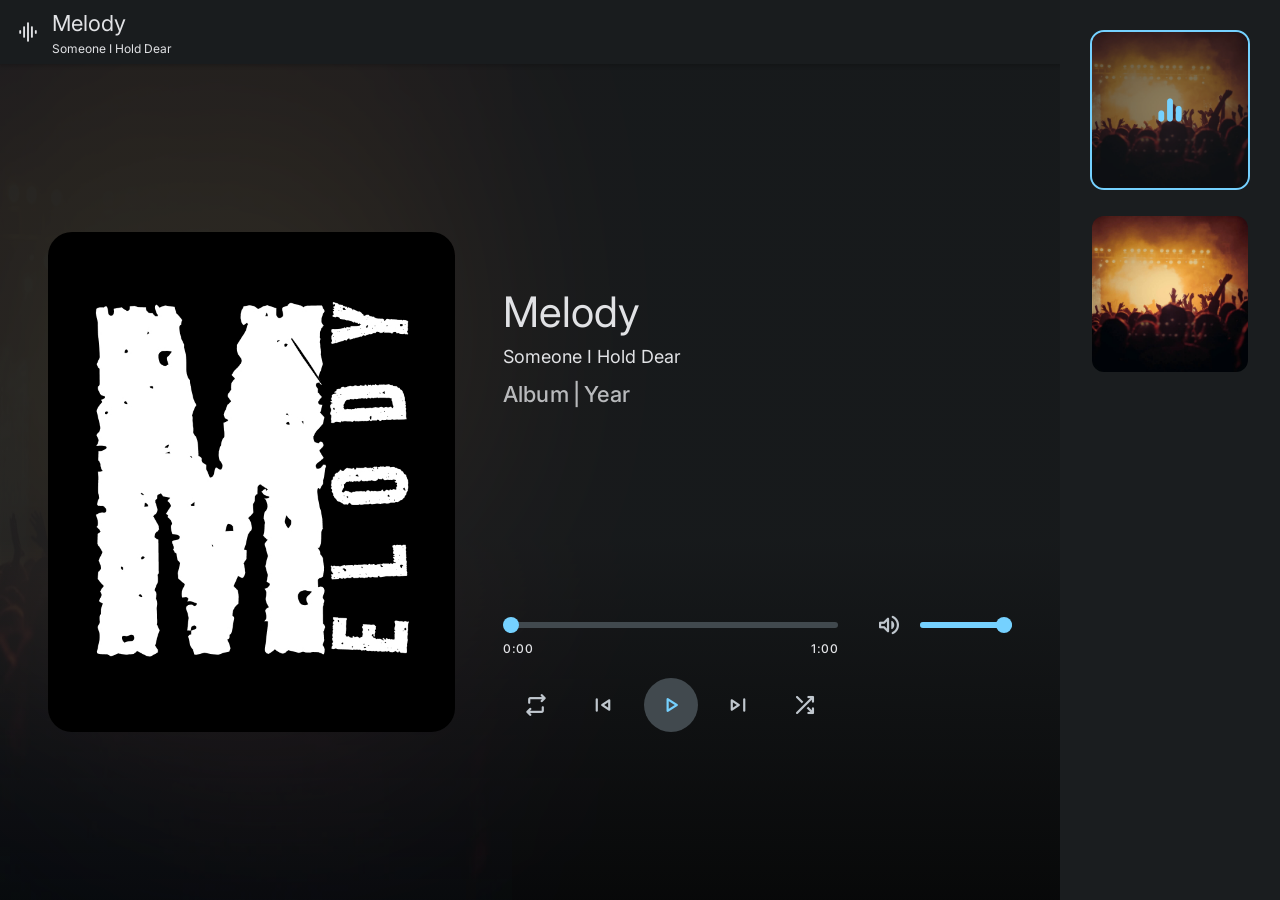
==== index.html @ 9cf14c5a "PWA Integrated" ====
<!DOCTYPE html>
<html lang="en">

<head>
  <meta charset="UTF-8">
  <meta http-equiv="X-UA-Compatible" content="IE=edge">
  <meta name="viewport" content="width=device-width, initial-scale=1.0">

  <!-- 
    - primary meta tags
  -->
  <title>Melody</title>
  <meta name="title" content="Music Player">
  <meta name="description" content="A web music player html template made by codewithsadee">

  <!-- 
    - favicon
  -->
  <link rel="shortcut icon" href="./favicon.svg" type="image/svg+xml">

  <!-- 
    - google font link
  -->
  <link rel="preconnect" href="https://fonts.googleapis.com">
  <link rel="preconnect" href="https://fonts.gstatic.com" crossorigin>
  <link href="https://fonts.googleapis.com/css2?family=Inter:wght@400;500&display=swap" rel="stylesheet">

  <!-- 
    - material icon font
  -->
  <link rel="stylesheet"
    href="https://fonts.googleapis.com/css2?family=Material+Symbols+Rounded:opsz,wght,FILL,GRAD@24,400,0,-25" />

  <!-- 
    - custom css link
  -->
  <link rel="stylesheet" href="./assets/css/style.css">

  <link rel="manifest" href="./manifest.json">


</head>

<body>

  <!-- 
    - #TOP APP BAR
  -->

  <div class="top-bar wrapper">

    <div class="logo wrapper">
      <span class="material-symbols-rounded">graphic_eq</span>

      <h1 class="title-lg">Melody<p style="font-size: 12px">Someone I Hold Dear</p></h1>
    </div>

    <div class="top-bar-actions">
      <button class="btn-icon" data-playlist-toggler>
        <span class="material-symbols-rounded">queue_music</span>
      </button>
    </div>

  </div>





  <main>
    <article>

      <!-- 
        - #PLAYER
      -->

      <div class="player">
        <div class="container">

          <figure class="music-banner">
            <img src="./assets/images/main-landing-poster.jpg" width="800" height="800" alt="Someone I Hold Dear"
              class="img-cover" data-player-banner>
          </figure>

          <div class="music-content">

            <h2 class="headline-sm" data-title>Melody<p style="font-size: 18px">Someone I Hold Dear</p></h2>

            <p class="label-lg label-wrapper wrapper">
              <span data-album>Album</span>

              <span data-year>Year</span>
            </p>

            <p class="label-md artist" data-artist></p>

            <div class="seek-control">

              <div>
                <div class="range-wrapper">
                  <input type="range" step="1" max="60" value="0" class="range" data-range data-seek>

                  <div class="range-fill" data-range-fill></div>
                </div>

                <div class="duration-label wrapper">
                  <span class="label-md" data-running-time>0:00</span>

                  <span class="label-md" data-duration>1:00</span>
                </div>
              </div>

              <div class="volume">
                <button class="btn-icon" data-volume-btn>
                  <span class="material-symbols-rounded">volume_up</span>
                </button>

                <div class="range-wrapper">
                  <input type="range" step="0.05" max="1" value="1" class="range" data-range data-volume>

                  <div class="range-fill" data-range-fill></div>
                </div>
              </div>

            </div>

            <div class="player-control wrapper">

              <button class="btn-icon toggle" data-repeat>
                <span class="material-symbols-rounded default-icon">repeat</span>
                <span class="material-symbols-rounded active-icon">repeat_one</span>
              </button>

              <button class="btn-icon" data-skip-prev>
                <span class="material-symbols-rounded">skip_previous</span>
              </button>

              <button class="btn-icon play" data-play-btn>
                <span class="material-symbols-rounded default-icon">play_arrow</span>
                <span class="material-symbols-rounded active-icon">pause</span>
              </button>

              <button class="btn-icon" data-skip-next>
                <span class="material-symbols-rounded">skip_next</span>
              </button>

              <button class="btn-icon toggle" data-shuffle>
                <span class="material-symbols-rounded">shuffle</span>
              </button>

            </div>

          </div>

        </div>
      </div>





      <!-- 
        - #PLAYLIST
      -->

      <div class="playlist" data-playlist>

        <ul class="music-list" data-music-list></ul>

      </div>

      <div class="overlay" data-playlist-toggler data-overlay></div>

    </article>
  </main>





  <!-- 
    - custom js link
  -->
  <script src="./assets/js/music-data.js"></script>
  <script src="./assets/js/script.js"></script>

</body>

</html>
---- assets/css/style.css ----
/*-----------------------------------*\
  #style.css
\*-----------------------------------*/

/**
 * copyright 2022 codewithsadee
 */





/*-----------------------------------*\
  #CUSTOM PROPERTY
\*-----------------------------------*/

:root {

  /**
   * colors
   */

  --eerie-black_a95: hsla(204, 9%, 11%, 0.95);
  --eerie-black_a50: hsla(204, 9%, 11%, 0.5);
  --eerie-black: hsl(204, 9%, 11%);
  --gainsboro: hsl(225, 7%, 89%);
  --charcoal: hsl(203, 9%, 28%);
  --silver-sand: hsl(208, 12%, 78%);
  --light-sky-blue: hsl(200, 100%, 73%);
  --prussian-blue: hsl(196, 100%, 14%);
  --black: hsl(0, 0%, 0%);
  --black_a50: hsla(0, 0%, 0%, 0.5);
  --black_a20: hsla(0, 0%, 0%, 0.2);
  --light-sky-blue_a8: hsla(200, 100%, 73%, 0.08);
  --light-sky-blue_a12: hsla(200, 100%, 73%, 0.12);
  --silver-sand_a8: hsla(208, 12%, 78%, 0.08);
  --silver-sand_a12: hsla(208, 12%, 78%, 0.12);
  
  --background: var(--eerie-black);
  --background-opacity: var(--eerie-black_a95);
  --on-background: var(--gainsboro);
  --surface-variant: var(--charcoal);
  --on-surface-variant: var(--silver-sand);
  --on-surface-variant-hover: var(--light-sky-blue_a8);
  --on-surface-variant-focus: var(--light-sky-blue_a12);
  --primary: var(--light-sky-blue);
  --on-primary: var(--prussian-blue);

  /**
   * gradient
   */

  --gradient: linear-gradient(180deg, hsla(204, 9%, 11%, 0.90) 60%, transparent 120%);

  /**
   * typography
   */

  --ff-inter: 'Inter', sans-serif;

  --headline-sm: 2.4rem;
  --title-lg: 2.2rem;
  --label-lg: 1.4rem;
  --label-md: 1.2rem;
  
  --fw-400: 400;
  --fw-500: 500;

  /**
   * box shadow
   */

  --shadow-1: 0 1px 4px 1px var(--black_a20);
  --shadow-2: 0 1px 4px 1px var(--black_a50);

  /**
   * border radius
   */

  --radius-24: 24px;
  --radius-16: 16px;
  --radius-12: 12px;
  --radius-pill: 100px;
  --radius-circle: 50%;

  /**
   * transition
   */

  --transition-1: 200ms cubic-bezier(0.2, 0, 0, 1);
  --transition-2: 300ms cubic-bezier(0.2, 0, 0, 1);

}





/*-----------------------------------*\
  #RESET
\*-----------------------------------*/

*,
*::before,
*::after {
  margin: 0;
  padding: 0;
  box-sizing: border-box;
}

li { list-style: none; }

a,
img,
span,
input,
button { display: block; }

a {
  text-decoration: none;
  color: inherit;
}

img { height: auto; }

input,
button {
  background: none;
  border: none;
  font: inherit;
}

input { width: 100%; }

button { cursor: pointer; }

html {
  font-family: var(--ff-inter);
  font-size: 10px;
  scroll-behavior: smooth;
}

body {
  background-color: var(--black);
  color: var(--on-background);
  font-size: 1.6rem;
  line-height: 1.5;
  min-height: 100vh;
  min-width: 250px;
  background-image: url("../images/poster-1.jpg");
  background-size: 150%;
  background-repeat: no-repeat;
  background-position: top;
  overflow: overlay;
}

body.modalActive { overflow: hidden; }

::-webkit-scrollbar { width: 8px; }

::-webkit-scrollbar-track { background: transparent; }

::-webkit-scrollbar-thumb {
  background-color: transparent;
  border-radius: var(--radius-pill);
}

body:hover::-webkit-scrollbar-thumb { background-color: var(--surface-variant); }





/*-----------------------------------*\
  #REUSED STYLE
\*-----------------------------------*/

.material-symbols-rounded {
  font-variation-settings: 'FILL' 0, 'wght' 400, 'GRAD' -25, 'opsz' 24;
  width: 1em;
  height: 1em;
  overflow: hidden;
  user-select: none;
}

.wrapper {
  display: flex;
  align-items: center;
}

.title-lg {
  font-size: var(--title-lg);
  font-weight: var(--fw-400);
}

.btn-icon {
  color: var(--on-surface-variant);
  width: 40px;
  height: 40px;
  display: grid;
  place-items: center;
  border-radius: var(--radius-circle);
}

.btn-icon:hover { background-color: var(--on-surface-variant-hover); }

.btn-icon:is(:focus, :focus-visible) {
  background-color: var(--on-surface-variant-focus);
}

.img-cover {
  width: 100%;
  height: 100%;
  object-fit: cover;
}

.headline-sm {
  font-size: var(--headline-sm);
  font-weight: var(--fw-400);
}

.label-lg,
.label-md { font-weight: var(--fw-500); }

.label-lg {
  font-size: var(--label-lg);
  letter-spacing: 0.1px;
}

.label-md {
  font-size: var(--label-md);
  letter-spacing: 0.5px;
}





/*-----------------------------------*\
  #TOP APP BAR
\*-----------------------------------*/

.top-bar {
  position: fixed;
  top: 0;
  left: 0;
  background-color: var(--background-opacity);
  min-width: 250px;
  width: 100%;
  height: 64px;
  padding-inline: 16px;
  justify-content: space-between;
  backdrop-filter: blur(50px);
  box-shadow: var(--shadow-1);
  z-index: 2;
}

.logo { gap: 12px; }





/*-----------------------------------*\
  #PLAYER
\*-----------------------------------*/

.volume { display: none; }

.player {
  --padding: 24px;
  background-image: var(--gradient);
  padding: var(--padding);
  padding-block-start: calc(64px + var(--padding));
  min-height: 100vh;
  display: flex;
  text-align: center;
  backdrop-filter: blur(30px);
  overflow: hidden;
}

.player .container {
  width: 100%;
  display: grid;
  grid-template-rows: 1fr max-content;
  gap: 24px;
}

.music-banner {
  aspect-ratio: 1 / 1;
  background-color: var(--surface-variant);
  max-width: 400px;
  margin-inline: auto;
  align-self: center;
  overflow: hidden;
  border-radius: var(--radius-24);
}

.label-wrapper {
  justify-content: center;
  opacity: 0.8;
  margin-block: 8px 4px;
}

.label-wrapper span:first-child::after {
  content: "|";
  display: inline-block;
  margin-inline: 4px;
}

.artist {
  opacity: 0.6;
  margin-block-end: 36px;
}

.seek-control { margin-block-end: 20px; }

.range-wrapper { position: relative; }

.range {
  appearance: none;
  cursor: pointer;
}

.range::-webkit-slider-runnable-track {
  appearance: none;
  background-color: var(--surface-variant);
  height: 6px;
  width: 100%;
  border-radius: var(--radius-pill);
}

.range-fill {
  content: "";
  position: absolute;
  top: 0;
  left: 0;
  width: 0;
  height: 6px;
  background-color: var(--primary);
  border-radius: var(--radius-pill);
  pointer-events: none;
}

.range::-webkit-slider-thumb {
  appearance: none;
  background-color: var(--primary);
  width: 16px;
  height: 16px;
  margin-block-start: -5px;
  border-radius: var(--radius-pill);
  transition: var(--transition-1);
}

.range::-webkit-slider-thumb:hover {
  box-shadow: 0 0 0 12px var(--on-surface-variant-hover);
}

.range::-webkit-slider-thumb:is(:focus, :focus-visible) {
  box-shadow: 0 0 0 12px var(--on-surface-variant-focus);
}

.duration-label {
  justify-content: space-between;
  margin-block-start: 12px;
}

.player-control { justify-content: space-evenly; }

.player-control .toggle.active { color: var(--primary); }

.player-control .play {
  background-color: var(--surface-variant);
  color: var(--primary);
}

.player-control .play.active {
  background-color: var(--primary);
  color: var(--on-primary);
}

.player-control .btn-icon.active .default-icon,
.player-control .btn-icon .active-icon { display: none; }

.player-control .btn-icon .default-icon,
.player-control .btn-icon.active .active-icon { display: block; }





/*-----------------------------------*\
  #PLAYLIST
\*-----------------------------------*/

.playlist {
  position: fixed;
  top: 0;
  right: -180px;
  width: 180px;
  height: 100vh;
  background-color: var(--background);
  padding: 28px;
  border-top-left-radius: var(--radius-16);
  border-bottom-left-radius: var(--radius-16);
  box-shadow: var(--shadow-2);
  overflow-y: overlay;
  visibility: hidden;
  transition: var(--transition-2);
  z-index: 4;
}

.playlist:hover::-webkit-scrollbar-thumb { background-color: var(--surface-variant); }

.playlist.active {
  transform: translateX(-180px);
  visibility: visible;
}

.music-list {
  display: grid;
  gap: 20px;
}

.music-item {
  position: relative;
  border-radius: var(--radius-12);
  background-color: var(--surface-variant);
  overflow: hidden;
}

.music-item .item-icon {
  position: absolute;
  inset: 0;
  background-color: var(--eerie-black_a50);
  display: grid;
  place-items: center;
  opacity: 0;
}

.music-item.playing .item-icon { opacity: 1; }

.music-item .item-icon .material-symbols-rounded {
  color: var(--primary);
  font-size: 3rem;
}

.music-item:is(:hover, :focus-visible, :active, .playing) {
  outline: 1px solid var(--primary);
}

.overlay {
  position: fixed;
  top: 0;
  left: 0;
  width: 100%;
  height: 100vh;
  background-color: var(--black);
  opacity: 0;
  pointer-events: none;
  transition: var(--transition-2);
  z-index: 3;
}

.overlay.active {
  pointer-events: all;
  opacity: 0.5;
}





/*-----------------------------------*\
  #MEDIA QUERIES
\*-----------------------------------*/

/**
 * responsive for large than 575px screen
 */

@media (min-width: 575px) {

  /**
   * RESET
   */

  body { background-size: 100%; }



  /**
   * PLAYER
   */

  .player { justify-content: center; }

  .player .container { max-width: 540px; }

}





/**
 * responsive for large than 992px screen
 */

@media (min-width: 992px) {

  /**
   * CUSTOM PROPERTY
   */

  :root {

    /**
     * typography
     */

    --headline-sm: 4.2rem;
    --label-lg: 2.2rem;

  }



  /**
   * RESET
   */

  body {
    background-size: 40% 100%;
    background-position: left center;
  }

  article { display: flex; }



  /**
   * REUSED STYLE
   */

  .btn-icon {
    width: 54px;
    height: 54px;
  }

  .btn-icon .material-symbols-rounded { font-size: 2.8rem; }



  /**
   * TOP APP BAR
   */

  .top-bar-actions { display: none; }



  /**
   * PLAYER
   */

  .player {
    --padding: 48px;
    text-align: left;
    flex-grow: 1;
    align-items: center;
    backdrop-filter: blur(100px);
  }

  .player .container {
    max-width: 1200px;
    grid-template-columns: 0.8fr 1fr;
    grid-template-rows: 1fr;
    gap: 48px;
    max-height: 500px;
    height: 100%;
  }

  .music-banner {
    aspect-ratio: unset;
    max-width: max-content;
    width: 100%;
    height: 100%;
  }

  .music-content {
    display: flex;
    flex-direction: column;
    padding-block-start: 48px;
    min-width: 100%;
  }

  .music-content :is(.headline-sm, .label-lg, .label-md) {
    max-width: 85%;
  }

  .label-wrapper {
    justify-content: flex-start;
    margin-block-end: 8px;
  }

  .artist { --label-md: 1.8rem; }

  .seek-control {
    margin-block-start: auto;
    display: grid;
    grid-template-columns: 1fr 150px;
    align-items: center;
    gap: 24px;
  }

  .volume {
    display: flex;
    align-items: center;
    gap: 4px;
    margin-block-start: -30px;
  }

  .volume .btn-icon { flex-shrink: 0; }

  .volume .range-fill { width: 100%; }

  .player-control {
    margin-inline-end: 174px;
    min-width: max-content;
    gap: 8px;
  }



  /**
   * PLAYLIST
   */

  .overlay { display: none; }

  .playlist {
    position: static;
    visibility: visible;
    border-radius: 0;
    box-shadow: none;
    flex-shrink: 0;
  }

  .playlist.active { transform: unset; }

  .music-item:is(:hover, :focus-visible, :active, .playing) {
    outline: 2px solid var(--primary);
  }

  .music-item .item-icon .material-symbols-rounded {
    font-size: 3.6rem;
  }

}





/**
 * responsive for large than 1200px screen
 */

@media (min-width: 1200px) {

  /**
   * PLAYLIST
   */

  .playlist {
    padding: 32px;
    width: 220px;
  }

  .music-list { gap: 28px; }

}
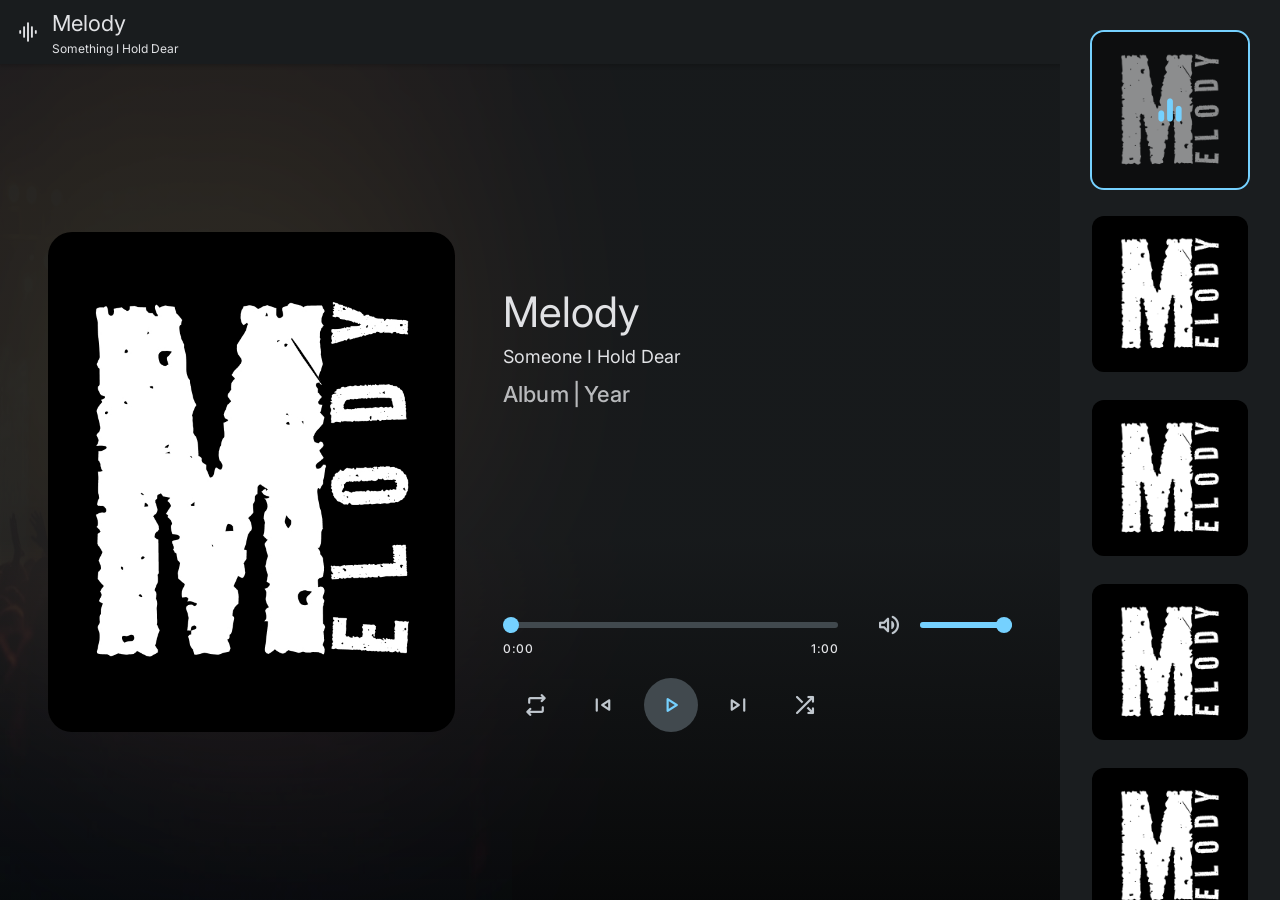
==== commit a18ec2ae: "song adding" ====
--- a/index.html
+++ b/index.html
@@ -52,7 +52,7 @@
     <div class="logo wrapper">
       <span class="material-symbols-rounded">graphic_eq</span>
 
-      <h1 class="title-lg">Melody<p style="font-size: 12px">Someone I Hold Dear</p></h1>
+      <h1 class="title-lg">Melody<p style="font-size: 12px">Something I Hold Dear</p></h1>
     </div>
 
     <div class="top-bar-actions">
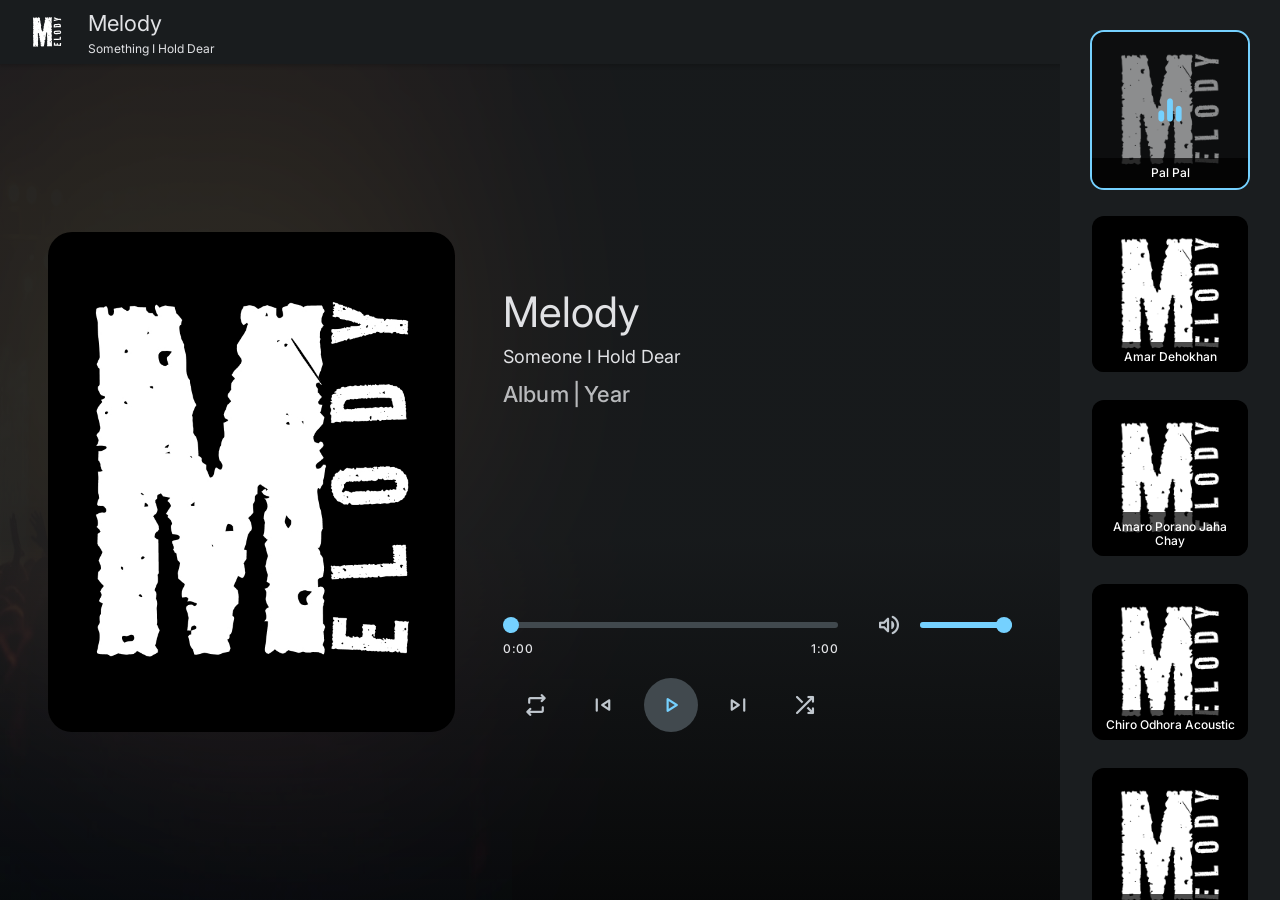
==== commit 35531033: "ui update" ====
--- a/index.html
+++ b/index.html
@@ -50,7 +50,9 @@
   <div class="top-bar wrapper">
 
     <div class="logo wrapper">
-      <span class="material-symbols-rounded">graphic_eq</span>
+<!--      <span class="material-symbols-rounded">graphic_eq</span>-->
+      <img src="./assets/images/logo.svg" alt="Melody Logo" class="logo-icon">
+
 
       <h1 class="title-lg">Melody<p style="font-size: 12px">Something I Hold Dear</p></h1>
     </div>
@@ -78,7 +80,7 @@
         <div class="container">
 
           <figure class="music-banner">
-            <img src="./assets/images/main-landing-poster.jpg" width="800" height="800" alt="Someone I Hold Dear"
+            <img src="./assets/posters/main-landing-poster.jpg" width="800" height="800" alt="Someone I Hold Dear"
               class="img-cover" data-player-banner>
           </figure>
 
--- a/assets/css/style.css
+++ b/assets/css/style.css
@@ -680,4 +680,33 @@
 
   .music-list { gap: 28px; }
 
-}+}
+
+/*Adding Starts Here*/
+
+.logo-icon {
+  width: 60px;
+  height: auto;
+  object-fit: contain;
+}
+
+.music-item {
+  position: relative;
+}
+
+.music-title {
+  position: absolute;
+  bottom: 0;
+  left: 0;
+  right: 0;
+  background: rgba(0, 0, 0, 0.7);
+  color: white;
+  padding: 8px;
+  text-align: center;
+  font-size: 12px;
+  font-weight: 500;
+  line-height: 14px;
+  /*overflow: hidden;*/
+  /*text-overflow: ellipsis;*/
+  /*white-space: nowrap;*/
+}
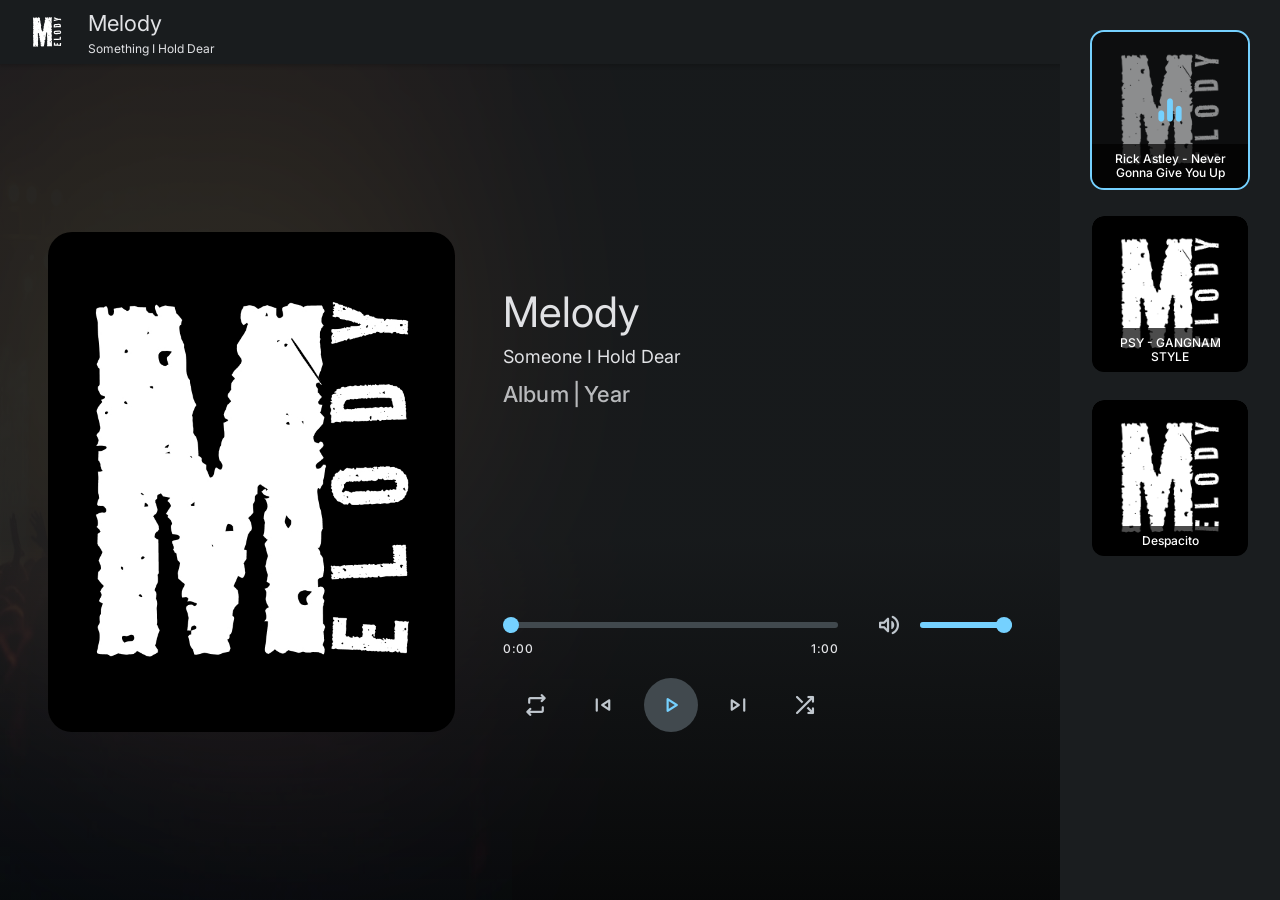
==== commit 735e10ff: "yt featured added and working but not refined" ====
--- a/index.html
+++ b/index.html
@@ -38,6 +38,11 @@
 
   <link rel="manifest" href="./manifest.json">
 
+  <!-- FontAwesome for icons -->
+  <link rel="stylesheet" href="https://cdnjs.cloudflare.com/ajax/libs/font-awesome/4.7.0/css/font-awesome.min.css">
+
+  <!-- YouTube Iframe API -->
+  <script src="https://www.youtube.com/iframe_api"></script>
 
 </head>
 
@@ -67,7 +72,8 @@
 
 
 
-
+  <!-- YouTube Player -->
+  <div id="player" style="display:none;"></div>
 
   <main>
     <article>
@@ -184,7 +190,7 @@
     - custom js link
   -->
   <script src="./assets/js/music-data.js"></script>
-  <script src="./assets/js/script.js"></script>
+  <script src="./assets/js/player.js"></script>
 
 </body>
 
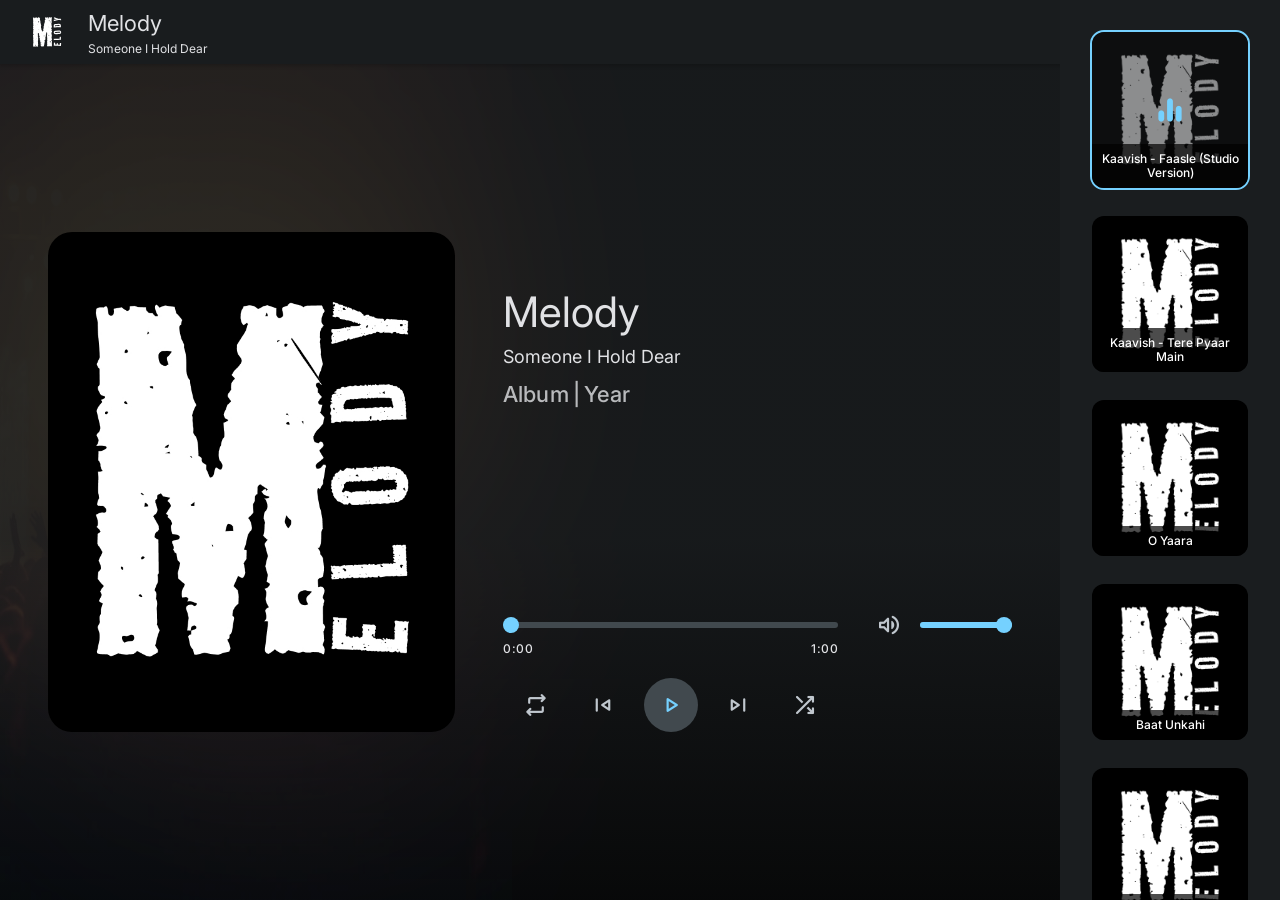
==== commit 454b793e: "new music added" ====
--- a/index.html
+++ b/index.html
@@ -38,11 +38,6 @@
 
   <link rel="manifest" href="./manifest.json">
 
-  <!-- FontAwesome for icons -->
-  <link rel="stylesheet" href="https://cdnjs.cloudflare.com/ajax/libs/font-awesome/4.7.0/css/font-awesome.min.css">
-
-  <!-- YouTube Iframe API -->
-  <script src="https://www.youtube.com/iframe_api"></script>
 
 </head>
 
@@ -59,7 +54,7 @@
       <img src="./assets/images/logo.svg" alt="Melody Logo" class="logo-icon">
 
 
-      <h1 class="title-lg">Melody<p style="font-size: 12px">Something I Hold Dear</p></h1>
+      <h1 class="title-lg">Melody<p style="font-size: 12px">Someone I Hold Dear</p></h1>
     </div>
 
     <div class="top-bar-actions">
@@ -72,8 +67,7 @@
 
 
 
-  <!-- YouTube Player -->
-  <div id="player" style="display:none;"></div>
+
 
   <main>
     <article>
@@ -190,7 +184,7 @@
     - custom js link
   -->
   <script src="./assets/js/music-data.js"></script>
-  <script src="./assets/js/player.js"></script>
+  <script src="./assets/js/script.js"></script>
 
 </body>
 
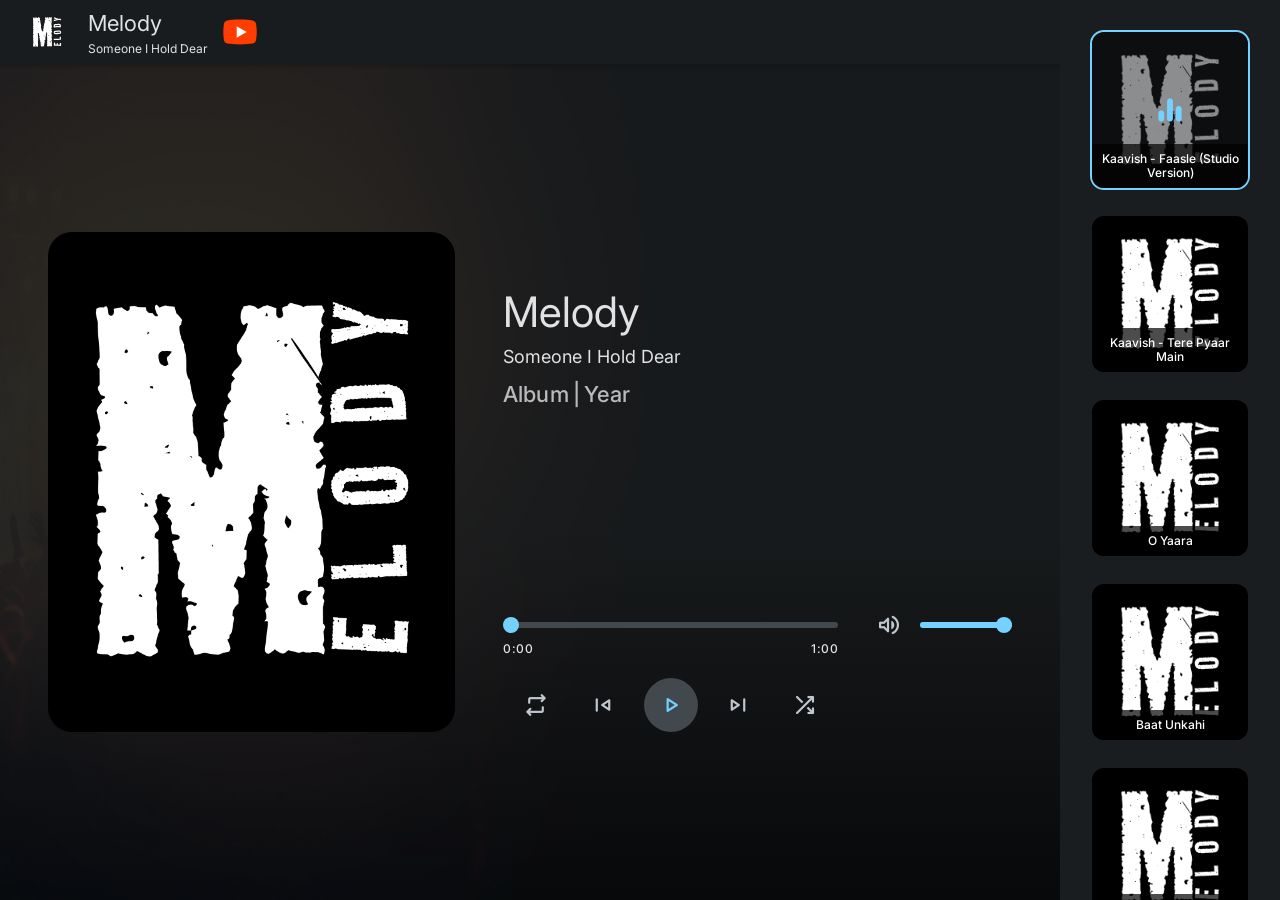
==== commit 3d07fb77: "old version added" ====
--- a/index.html
+++ b/index.html
@@ -55,6 +55,12 @@
 
 
       <h1 class="title-lg">Melody<p style="font-size: 12px">Someone I Hold Dear</p></h1>
+
+      <a href="utube/index.html">
+        <img src="./assets/images/youtube-icon.svg" alt="Youtube" class="yt-icon">
+      </a>
+
+
     </div>
 
     <div class="top-bar-actions">
--- a/assets/css/style.css
+++ b/assets/css/style.css
@@ -690,6 +690,12 @@
   object-fit: contain;
 }
 
+.yt-icon {
+  width: 40px;
+  height: auto;
+  object-fit: contain;
+}
+
 .music-item {
   position: relative;
 }
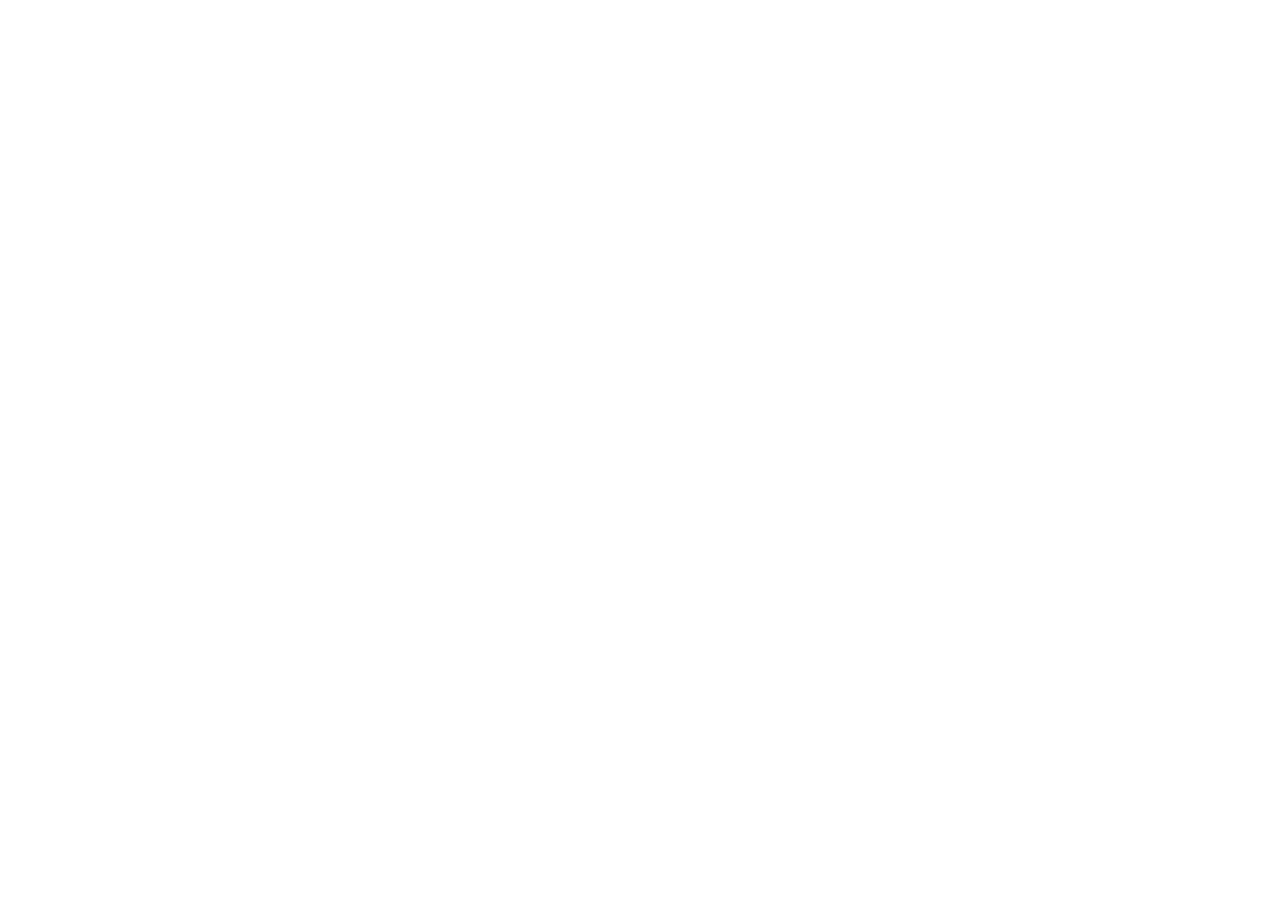
==== commit aeaf2965: "Test" ====
--- a/index.html
+++ b/index.html
@@ -3,195 +3,27 @@
 
 <head>
   <meta charset="UTF-8">
-  <meta http-equiv="X-UA-Compatible" content="IE=edge">
   <meta name="viewport" content="width=device-width, initial-scale=1.0">
-
-  <!-- 
-    - primary meta tags
-  -->
-  <title>Melody</title>
-  <meta name="title" content="Music Player">
-  <meta name="description" content="A web music player html template made by codewithsadee">
-
-  <!-- 
-    - favicon
-  -->
-  <link rel="shortcut icon" href="./favicon.svg" type="image/svg+xml">
-
-  <!-- 
-    - google font link
-  -->
-  <link rel="preconnect" href="https://fonts.googleapis.com">
-  <link rel="preconnect" href="https://fonts.gstatic.com" crossorigin>
-  <link href="https://fonts.googleapis.com/css2?family=Inter:wght@400;500&display=swap" rel="stylesheet">
-
-  <!-- 
-    - material icon font
-  -->
-  <link rel="stylesheet"
-    href="https://fonts.googleapis.com/css2?family=Material+Symbols+Rounded:opsz,wght,FILL,GRAD@24,400,0,-25" />
-
-  <!-- 
-    - custom css link
-  -->
-  <link rel="stylesheet" href="./assets/css/style.css">
-
-  <link rel="manifest" href="./manifest.json">
-
-
+  <title>PDF Viewer</title>
+  <style>
+    html, body {
+      margin: 0;
+      padding: 0;
+      height: 100%;
+      width: 100%;
+    }
+    .pdf-frame {
+      border: none;
+      width: 100%;
+      height: 100vh;
+    }
+  </style>
 </head>
 
 <body>
 
-  <!-- 
-    - #TOP APP BAR
-  -->
-
-  <div class="top-bar wrapper">
-
-    <div class="logo wrapper">
-<!--      <span class="material-symbols-rounded">graphic_eq</span>-->
-      <img src="./assets/images/logo.svg" alt="Melody Logo" class="logo-icon">
-
-
-      <h1 class="title-lg">Melody<p style="font-size: 12px">Someone I Hold Dear</p></h1>
-
-      <a href="utube/index.html">
-        <img src="./assets/images/youtube-icon.svg" alt="Youtube" class="yt-icon">
-      </a>
-
-
-    </div>
-
-    <div class="top-bar-actions">
-      <button class="btn-icon" data-playlist-toggler>
-        <span class="material-symbols-rounded">queue_music</span>
-      </button>
-    </div>
-
-  </div>
-
-
-
-
-
-  <main>
-    <article>
-
-      <!-- 
-        - #PLAYER
-      -->
-
-      <div class="player">
-        <div class="container">
-
-          <figure class="music-banner">
-            <img src="./assets/posters/main-landing-poster.jpg" width="800" height="800" alt="Someone I Hold Dear"
-              class="img-cover" data-player-banner>
-          </figure>
-
-          <div class="music-content">
-
-            <h2 class="headline-sm" data-title>Melody<p style="font-size: 18px">Someone I Hold Dear</p></h2>
-
-            <p class="label-lg label-wrapper wrapper">
-              <span data-album>Album</span>
-
-              <span data-year>Year</span>
-            </p>
-
-            <p class="label-md artist" data-artist></p>
-
-            <div class="seek-control">
-
-              <div>
-                <div class="range-wrapper">
-                  <input type="range" step="1" max="60" value="0" class="range" data-range data-seek>
-
-                  <div class="range-fill" data-range-fill></div>
-                </div>
-
-                <div class="duration-label wrapper">
-                  <span class="label-md" data-running-time>0:00</span>
-
-                  <span class="label-md" data-duration>1:00</span>
-                </div>
-              </div>
-
-              <div class="volume">
-                <button class="btn-icon" data-volume-btn>
-                  <span class="material-symbols-rounded">volume_up</span>
-                </button>
-
-                <div class="range-wrapper">
-                  <input type="range" step="0.05" max="1" value="1" class="range" data-range data-volume>
-
-                  <div class="range-fill" data-range-fill></div>
-                </div>
-              </div>
-
-            </div>
-
-            <div class="player-control wrapper">
-
-              <button class="btn-icon toggle" data-repeat>
-                <span class="material-symbols-rounded default-icon">repeat</span>
-                <span class="material-symbols-rounded active-icon">repeat_one</span>
-              </button>
-
-              <button class="btn-icon" data-skip-prev>
-                <span class="material-symbols-rounded">skip_previous</span>
-              </button>
-
-              <button class="btn-icon play" data-play-btn>
-                <span class="material-symbols-rounded default-icon">play_arrow</span>
-                <span class="material-symbols-rounded active-icon">pause</span>
-              </button>
-
-              <button class="btn-icon" data-skip-next>
-                <span class="material-symbols-rounded">skip_next</span>
-              </button>
-
-              <button class="btn-icon toggle" data-shuffle>
-                <span class="material-symbols-rounded">shuffle</span>
-              </button>
-
-            </div>
-
-          </div>
-
-        </div>
-      </div>
-
-
-
-
-
-      <!-- 
-        - #PLAYLIST
-      -->
-
-      <div class="playlist" data-playlist>
-
-        <ul class="music-list" data-music-list></ul>
-
-      </div>
-
-      <div class="overlay" data-playlist-toggler data-overlay></div>
-
-    </article>
-  </main>
-
-
-
-
-
-  <!-- 
-    - custom js link
-  -->
-  <script src="./assets/js/music-data.js"></script>
-  <script src="./assets/js/script.js"></script>
+  <iframe class="pdf-frame" src="./file-sample_150kB.pdf" title="PDF Viewer"></iframe>
 
 </body>
 
-</html>+</html>
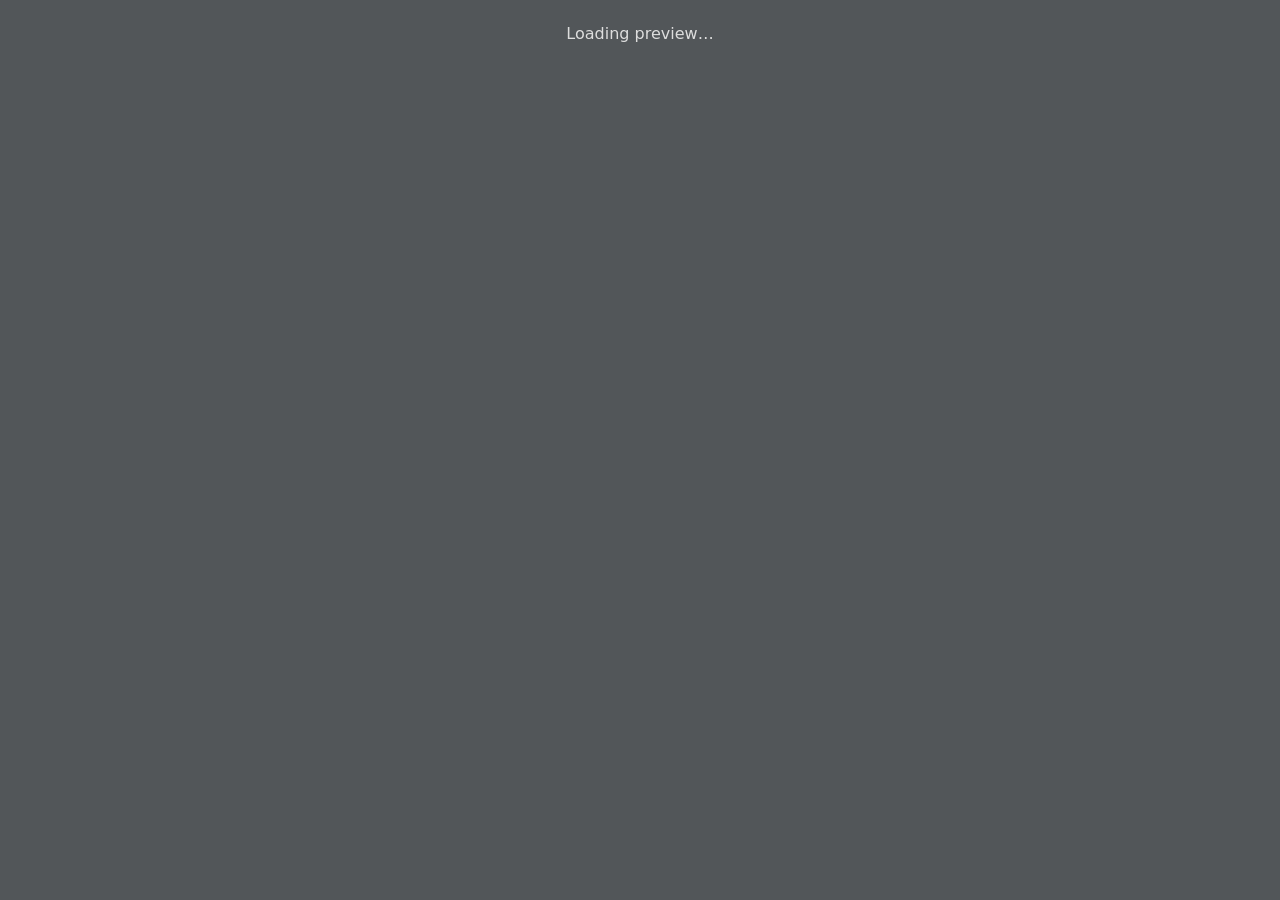
==== commit 35444d1f: "Test" ====
--- a/index.html
+++ b/index.html
@@ -4,25 +4,80 @@
 <head>
   <meta charset="UTF-8">
   <meta name="viewport" content="width=device-width, initial-scale=1.0">
-  <title>PDF Viewer</title>
+  <title>PDF Preview</title>
   <style>
     html, body {
       margin: 0;
       padding: 0;
-      height: 100%;
-      width: 100%;
+      background: #525659;
+      min-height: 100%;
     }
-    .pdf-frame {
-      border: none;
-      width: 100%;
-      height: 100vh;
+    #viewer {
+      display: flex;
+      flex-direction: column;
+      align-items: center;
+      gap: 12px;
+      padding: 12px;
+      box-sizing: border-box;
+    }
+    #viewer canvas {
+      max-width: 100%;
+      height: auto;
+      box-shadow: 0 2px 8px rgba(0, 0, 0, 0.4);
+      background: #fff;
+    }
+    #status {
+      color: #ddd;
+      font-family: system-ui, sans-serif;
+      padding: 24px;
+      text-align: center;
     }
   </style>
 </head>
 
 <body>
 
-  <iframe class="pdf-frame" src="./file-sample_150kB.pdf" title="PDF Viewer"></iframe>
+  <div id="status">Loading preview…</div>
+  <div id="viewer"></div>
+
+  <script src="https://cdnjs.cloudflare.com/ajax/libs/pdf.js/4.4.168/pdf.min.mjs" type="module"></script>
+  <script type="module">
+    import * as pdfjsLib from "https://cdnjs.cloudflare.com/ajax/libs/pdf.js/4.4.168/pdf.min.mjs";
+
+    pdfjsLib.GlobalWorkerOptions.workerSrc =
+      "https://cdnjs.cloudflare.com/ajax/libs/pdf.js/4.4.168/pdf.worker.min.mjs";
+
+    const url = "./file-sample_150kB.pdf";
+    const viewer = document.getElementById("viewer");
+    const status = document.getElementById("status");
+
+    async function renderPage(pdf, num) {
+      const page = await pdf.getPage(num);
+      const scale = Math.min((window.innerWidth - 24) / page.getViewport({ scale: 1 }).width, 2);
+      const viewport = page.getViewport({ scale: scale * (window.devicePixelRatio || 1) });
+
+      const canvas = document.createElement("canvas");
+      const ctx = canvas.getContext("2d");
+      canvas.width = viewport.width;
+      canvas.height = viewport.height;
+      canvas.style.width = viewport.width / (window.devicePixelRatio || 1) + "px";
+
+      viewer.appendChild(canvas);
+      await page.render({ canvasContext: ctx, viewport }).promise;
+    }
+
+    (async () => {
+      try {
+        const pdf = await pdfjsLib.getDocument(url).promise;
+        status.style.display = "none";
+        for (let i = 1; i <= pdf.numPages; i++) {
+          await renderPage(pdf, i);
+        }
+      } catch (err) {
+        status.textContent = "Could not load PDF: " + err.message;
+      }
+    })();
+  </script>
 
 </body>
 
